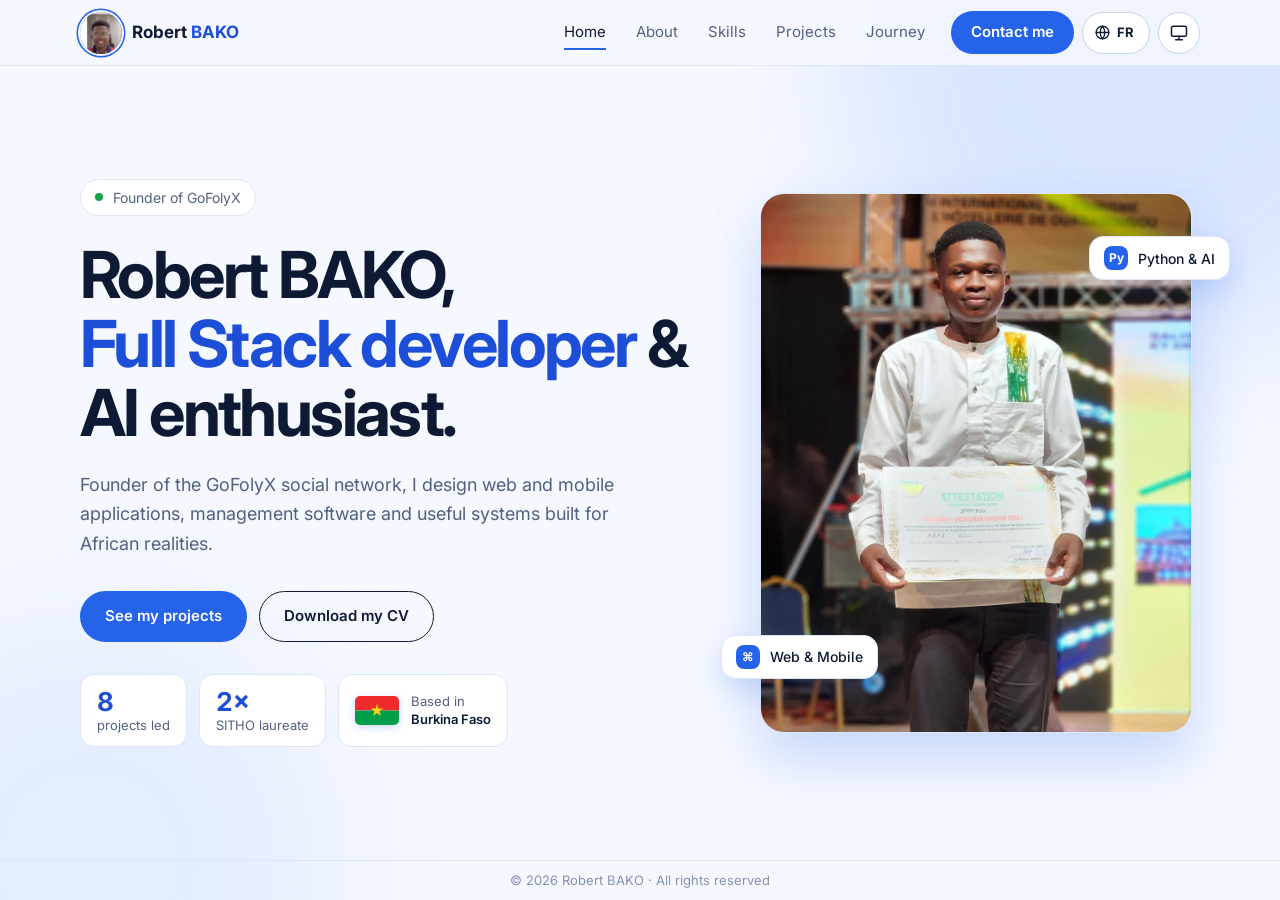
==== en/index.html @ 2f5bf932 "dernier mise a jour" ====
<!DOCTYPE html>
<html lang="en" class="no-js" data-base="../">
<head>
  <meta charset="UTF-8">
  <meta name="viewport" content="width=device-width, initial-scale=1.0, viewport-fit=cover">
  <title>Robert BAKO — Full Stack & AI Developer</title>
  <meta name="description" content="Robert BAKO, Full Stack and AI developer, founder of the GoFolyX social network.">
  <meta name="theme-color" content="#f5f8ff">
  <link rel="alternate" hreflang="fr" href="../index.html">
  <link rel="alternate" hreflang="en" href="index.html">
  <link rel="alternate" hreflang="x-default" href="../index.html">
  <script>try{var d=document.documentElement,L=d.lang,pl=localStorage.getItem("lang"),bot=/bot|crawl|spider|slurp|facebookexternalhit|preview/i.test(navigator.userAgent);if(!bot){var want=(pl==="fr"||pl==="en")?pl:(L==="fr"&&/^en/i.test(navigator.language||"")?"en":L);if(want!==L){var f=location.pathname.split("/").pop();location.replace((L==="fr"?"en/":"../")+f+location.search+location.hash)}}}catch(e){}</script>

  <script>try{var p=localStorage.getItem("theme");if(p!=="light"&&p!=="dark")p="auto";var d=document.documentElement;d.dataset.pref=p;d.dataset.theme=p==="auto"?(matchMedia("(prefers-color-scheme: dark)").matches?"dark":"light"):p}catch(e){document.documentElement.dataset.theme="light"}</script>
  <meta property="og:type" content="website">
  <meta property="og:locale" content="en_US">
  <meta property="og:title" content="Robert BAKO — Full Stack & AI Developer">
  <meta property="og:description" content="Robert BAKO, Full Stack and AI developer, founder of the GoFolyX social network.">
  <meta property="og:image" content="../assets/images/robert-bako.jpg">
  <link rel="icon" type="image/png" sizes="32x32" href="../assets/images/favicon-32.png">
  <link rel="icon" type="image/png" sizes="64x64" href="../assets/images/favicon-64.png">
  <link rel="icon" type="image/png" sizes="192x192" href="../assets/images/favicon-192.png">
  <link rel="apple-touch-icon" href="../assets/images/apple-touch-icon.png">
  <link rel="preconnect" href="https://fonts.googleapis.com">
  <link rel="preconnect" href="https://fonts.gstatic.com" crossorigin>
  <link href="https://fonts.googleapis.com/css2?family=Inter:wght@400;500;600;700&display=swap" rel="stylesheet">
  <link rel="stylesheet" href="../assets/css/base.css">
  <link rel="stylesheet" href="../assets/css/layout.css">
  <link rel="stylesheet" href="../assets/css/components.css">
</head>
<body data-page="accueil">
  <a class="skip" href="#contenu">Skip to content</a>
  <div id="site-header"></div>
  <main id="contenu" class="stage"><div class="stage-in">
    <section class="hero hero-grid">
      <div class="hero-copy stagger">
        <p class="eyebrow"><span class="dot"></span>Founder of GoFolyX</p>
        <h1>Robert BAKO,<br><span class="grad">Full&nbsp;Stack developer</span> &amp; AI enthusiast.</h1>
        <p class="lead">Founder of the GoFolyX social network, I design web and mobile applications, management software and useful systems built for African realities.</p>
        <div class="actions">
          <a class="btn btn-primary" href="projets.html">See my projects</a>
          <a class="btn btn-ghost" href="../downloads/cv/CV_Robert_BAKO_EN.pdf" data-cv download>Download my CV</a>
        </div>
        <ul class="hero-facts">
          <li class="fact"><strong data-count="projects">8</strong><span>projects led</span></li>
          <li class="fact"><strong><span data-count="2">2</span>×</strong><span>SITHO laureate</span></li>
          <li class="fact fact-flag"><img src="../assets/images/flag-bf.svg" alt="Flag of Burkina Faso" width="44" height="29"><span>Based in<br><b>Burkina Faso</b></span></li>
        </ul>
      </div>
      <div class="hero-photo">
        <div class="photo-frame">
          <img src="../assets/images/robert-bako.jpg" alt="Portrait of Robert BAKO" width="520" height="650" fetchpriority="high">
          <div class="photo-fallback" aria-hidden="true">RB</div>
        </div>
        <div class="badge badge-a"><i>Py</i> Python &amp; AI</div>
        <div class="badge badge-b"><i>⌘</i> Web &amp; Mobile</div>
      </div>
    </section>
  </div></main>
  <div id="site-footer"></div>
  <script src="../assets/js/config.js"></script>
  <script src="../assets/js/projects.js"></script>
  <script src="../assets/js/layout.js"></script>
  <script src="../assets/js/main.js"></script>
</body>
</html>
---- assets/css/base.css ----
/* ==========================================================
   base.css — thèmes (clair / sombre), reset, boutons, animations
   Mobile d'abord : la page défile normalement.
   Sur ordinateur (≥ 761px) : une page = un écran, sans défilement (voir layout.css).
   ========================================================== */
:root {
  color-scheme: light;
  --bg: #f5f8ff;
  --bg-alt: #eaf1ff;
  --surface: #ffffff;
  --line: #dce6f7;
  --line-strong: #c3d3ee;
  --text: #0e1a33;
  --muted: #51617f;
  --faint: #8493ae;
  --accent: #2563eb;          /* fond des boutons */
  --accent-dark: #1d4ed8;     /* survol */
  --accent-text: #1d4ed8;     /* texte coloré */
  --accent-soft: #e2ecff;
  --ok: #16a34a;
  --header-bg: #f5f8ffcc;
  --sh: 37 99 235;            /* couleur des ombres (rgb) */
  --blob1: #c3d6ff;
  --blob2: #d6e5ff;
  --t1: #dbe7ff; --t2: #e4eeff; --t3: #d5e4fb; --t4: #e0ecff; --t5: #d0defa; --t6: #dce9ff;
  --radius: 16px;
  --font: "Inter", system-ui, -apple-system, "Segoe UI", sans-serif;
  --ease: cubic-bezier(.22, 1, .36, 1);
  --ease-io: cubic-bezier(.65, 0, .35, 1);
  --header-h: 66px;
  --footer-h: 40px;
}
:root[data-theme="dark"] {
  color-scheme: dark;
  --bg: #080d1c;
  --bg-alt: #0c1329;
  --surface: #111a33;
  --line: #1d2a4d;
  --line-strong: #2b3c66;
  --text: #e8eeff;
  --muted: #9aaccf;
  --faint: #6b7ea8;
  --accent: #3b6df0;
  --accent-dark: #5a86ff;
  --accent-text: #8fb1ff;
  --accent-soft: #15244d;
  --ok: #4ade80;
  --header-bg: #080d1ccc;
  --sh: 0 0 0;
  --blob1: #1d3b8c;
  --blob2: #142c66;
  --t1: #14224a; --t2: #16264f; --t3: #121f44; --t4: #182951; --t5: #101c3d; --t6: #15244a;
}

*, *::before, *::after { box-sizing: border-box; }
html { -webkit-text-size-adjust: 100%; scroll-behavior: smooth; }
body {
  margin: 0; min-height: 100vh; min-height: 100dvh;
  display: flex; flex-direction: column;
  background: var(--bg); color: var(--text);
  font-family: var(--font); font-size: 16px; line-height: 1.65;
  -webkit-font-smoothing: antialiased; overflow-x: hidden;
  transition: opacity .35s var(--ease-io), transform .35s var(--ease-io);
}
body.leaving { opacity: 0; transform: translateY(-8px); pointer-events: none; }

/* Changement de thème en douceur */
html.theme-anim *, html.theme-anim *::before, html.theme-anim *::after {
  transition: background-color .45s ease, color .45s ease, border-color .45s ease, box-shadow .45s ease, fill .45s ease !important;
}

img { max-width: 100%; display: block; }
a { color: inherit; text-decoration: none; }
h1, h2, h3 { font-weight: 700; line-height: 1.12; margin: 0; letter-spacing: -0.025em; }
p { margin: 0 0 .9em; }
ul, ol { margin: 0; padding: 0; list-style: none; }
button { font: inherit; color: inherit; }
:focus-visible { outline: 2px solid var(--accent); outline-offset: 3px; border-radius: 8px; }
::selection { background: var(--accent-soft); }

.skip { position: absolute; left: -999px; top: 8px; background: var(--accent); color: #fff; padding: 8px 14px; border-radius: 8px; z-index: 100; }
.skip:focus { left: 8px; }
.grad { color: var(--accent-text); }
.kicker { display: inline-block; font-size: 12px; font-weight: 600; letter-spacing: .1em; text-transform: uppercase; color: var(--accent-text); margin-bottom: 10px; }

/* Fond animé (transforms uniquement → fluide) */
.bg { position: fixed; inset: 0; z-index: -1; overflow: hidden; pointer-events: none; }
.bg i { position: absolute; border-radius: 50%; filter: blur(70px); opacity: .55; will-change: transform; }
.bg i:nth-child(1) { width: 46vmax; height: 46vmax; background: var(--blob1); top: -18vmax; right: -12vmax; animation: drift1 22s ease-in-out infinite alternate; }
.bg i:nth-child(2) { width: 38vmax; height: 38vmax; background: var(--blob2); bottom: -16vmax; left: -12vmax; animation: drift2 26s ease-in-out infinite alternate; }
:root[data-theme="dark"] .bg i { opacity: .4; }

/* Boutons */
.btn {
  display: inline-flex; align-items: center; justify-content: center; gap: 10px; padding: 12px 24px;
  border-radius: 999px; font-size: 15px; font-weight: 600; border: 1.5px solid transparent; cursor: pointer;
  transition: transform .4s var(--ease), background .3s, color .3s, border-color .3s, box-shadow .4s var(--ease);
}
.btn:hover { transform: translateY(-3px); }
.btn:active { transform: translateY(0) scale(.97); }
.btn-primary { background: var(--accent); color: #fff; }
.btn-primary:hover { background: var(--accent-dark); box-shadow: 0 12px 26px rgb(var(--sh) / .3); }
.btn-ghost { border-color: var(--text); color: var(--text); }
.btn-ghost:hover { background: var(--text); color: var(--bg); }

.chips { display: flex; flex-wrap: wrap; gap: 7px; margin-top: 14px; }
.chips span { display: inline-flex; align-items: center; gap: 7px; font-size: 13px; color: var(--accent-text); background: var(--accent-soft); padding: 3px 12px 3px 4px; border-radius: 999px; }
.chips span:not(:has(img)) { padding-left: 12px; }
.chips img { width: 22px; height: 22px; padding: 3px; background: #fff; border-radius: 50%; object-fit: contain; flex: none; }

/* Animations */
@keyframes rise { from { opacity: 0; transform: translate3d(0, 26px, 0); } to { opacity: 1; transform: none; } }
@keyframes fade { from { opacity: 0; } to { opacity: 1; } }
@keyframes drift1 { to { transform: translate3d(-8vmax, 10vmax, 0) scale(1.15); } }
@keyframes drift2 { to { transform: translate3d(10vmax, -8vmax, 0) scale(1.1); } }
@keyframes float { 0%, 100% { transform: translate3d(0, 0, 0); } 50% { transform: translate3d(0, -9px, 0); } }
@keyframes pulse { from { box-shadow: 0 0 0 0 #16a34a66; } to { box-shadow: 0 0 0 10px #16a34a00; } }
@keyframes grow { from { transform: scaleX(0); } to { transform: scaleX(1); } }

.stagger > * { animation: rise .9s var(--ease) both; }
.stagger > :nth-child(1) { animation-delay: .05s; }
.stagger > :nth-child(2) { animation-delay: .14s; }
.stagger > :nth-child(3) { animation-delay: .23s; }
.stagger > :nth-child(4) { animation-delay: .32s; }
.stagger > :nth-child(5) { animation-delay: .41s; }
.stagger > :nth-child(6) { animation-delay: .5s; }

/* Mobile : apparition au défilement */
@media (max-width: 760px) {
  .m-reveal { opacity: 0; transform: translate3d(0, 28px, 0); transition: opacity .8s var(--ease), transform .8s var(--ease); }
  .m-reveal.in { opacity: 1; transform: none; }
  .no-js .m-reveal { opacity: 1; transform: none; }
}

@media (prefers-reduced-motion: reduce) {
  html { scroll-behavior: auto; }
  *, *::before, *::after { animation-duration: .01ms !important; animation-delay: 0s !important; transition-duration: .01ms !important; }
  .m-reveal { opacity: 1; transform: none; }
}
---- assets/css/layout.css ----
﻿/* ==========================================================
   layout.css — en-tête, pied de page, zone centrale, hero
   Mobile : défilement normal.  Ordinateur : tout tient dans l'écran.
   ========================================================== */
.header {
  position: sticky; top: 0; z-index: 50; min-height: var(--header-h);
  display: flex; align-items: center; justify-content: space-between; gap: 12px;
  padding: 0 max(20px, calc((100% - 1120px) / 2));
  border-bottom: 1px solid var(--line); background: var(--header-bg); backdrop-filter: blur(14px);
  animation: fade .8s var(--ease) both;
}
.brand { display: flex; align-items: center; gap: 10px; font-weight: 700; font-size: 17px; }
.brand b { color: var(--accent-text); }
.brand-mark { position: relative; width: 42px; height: 42px; flex: none; border-radius: 50%; overflow: hidden; display: grid; place-items: center; background: var(--accent); box-shadow: 0 0 0 2px var(--bg), 0 0 0 3.5px var(--accent); transition: transform .5s var(--ease); }
.brand-mark img { position: absolute; inset: 0; width: 100%; height: 100%; object-fit: cover; }
.brand-mark b { color: #fff; font-size: 13px; }
.brand-mark.no-avatar img { display: none; }
.brand:hover .brand-mark { transform: rotate(-6deg) scale(1.08); }

.head-right { display: flex; align-items: center; gap: 8px; }
.nav { display: flex; align-items: center; gap: 2px; }
.nav a { position: relative; padding: 8px 14px; font-size: 15px; color: var(--muted); transition: color .3s; }
.nav a:not(.nav-cta)::after { content: ""; position: absolute; left: 14px; right: 14px; bottom: 3px; height: 2px; background: var(--accent); transform: scaleX(0); transform-origin: left; transition: transform .45s var(--ease); }
.nav a:not(.nav-cta):hover::after, .nav a[aria-current="page"]::after { transform: scaleX(1); }
.nav a:hover, .nav a[aria-current="page"] { color: var(--text); }
.nav .nav-cta { margin-left: 10px; background: var(--accent); color: #fff; border-radius: 999px; padding: 9px 20px; font-weight: 600; transition: background .3s, transform .4s var(--ease); }
.nav .nav-cta:hover { background: var(--accent-dark); color: #fff; transform: translateY(-2px); }

.icon-btn { width: 42px; height: 42px; border-radius: 50%; border: 1px solid var(--line-strong); background: var(--surface); cursor: pointer; display: grid; place-items: center; position: relative; transition: transform .4s var(--ease), background .3s; }
.icon-btn:hover { transform: rotate(18deg) scale(1.06); }
.theme-wrap { position: relative; }
.theme-toggle svg { width: 20px; height: 20px; fill: none; stroke: var(--text); stroke-width: 1.8; stroke-linecap: round; stroke-linejoin: round; grid-area: 1 / 1; opacity: 0; transform: rotate(-90deg) scale(.4); transition: transform .6s var(--ease), opacity .4s; }
.theme-toggle .i-auto { opacity: 1; transform: none; }
:root[data-pref="light"] .theme-toggle .i-auto, :root[data-pref="dark"] .theme-toggle .i-auto { opacity: 0; transform: rotate(90deg) scale(.4); }
:root[data-pref="light"] .theme-toggle .i-sun { opacity: 1; transform: none; }
:root[data-pref="dark"] .theme-toggle .i-moon { opacity: 1; transform: none; }
.theme-menu { position: absolute; right: 0; top: calc(100% + 10px); z-index: 60; min-width: 260px; padding: 6px; background: var(--surface); border: 1px solid var(--line-strong); border-radius: 14px; box-shadow: 0 20px 44px rgb(var(--sh) / .22); visibility: hidden; opacity: 0; transform: translateY(-8px) scale(.96); transform-origin: top right; transition: opacity .3s var(--ease), transform .4s var(--ease), visibility 0s .4s; }
.theme-menu.open { visibility: visible; opacity: 1; transform: none; transition-delay: 0s; }
.theme-menu button { display: flex; align-items: center; gap: 12px; width: 100%; padding: 10px 12px; border: 0; border-radius: 10px; background: none; cursor: pointer; font-size: 15px; text-align: left; color: var(--text); transition: background .25s; }
.theme-menu button:hover, .theme-menu button:focus-visible { background: var(--accent-soft); }
.theme-menu svg { width: 18px; height: 18px; flex: none; fill: none; stroke: currentColor; stroke-width: 1.8; stroke-linecap: round; stroke-linejoin: round; }
.theme-menu span { flex: 1; white-space: nowrap; }
.theme-menu .tick { width: 16px; height: 16px; border-radius: 50%; background: var(--accent) url("data:image/svg+xml,%3Csvg xmlns='http://www.w3.org/2000/svg' viewBox='0 0 16 16'%3E%3Cpath d='M4.5 8.3l2.2 2.2 4.8-5' fill='none' stroke='white' stroke-width='1.8' stroke-linecap='round' stroke-linejoin='round'/%3E%3C/svg%3E") center / 100% no-repeat; transform: scale(0); transition: transform .35s var(--ease); }
.theme-menu [aria-checked="true"] .tick { transform: scale(1); }
.theme-menu [aria-checked="true"] { font-weight: 600; }
@media (max-width: 760px) { .theme-wrap { position: static; } .theme-menu { right: 16px; top: calc(var(--header-h) - 6px); } }
.menu-toggle { display: none; }
.menu-toggle span { position: absolute; left: 12px; right: 12px; height: 2px; background: var(--text); border-radius: 2px; transition: transform .4s var(--ease); }
.menu-toggle span:first-child { top: 16px; }
.menu-toggle span:last-child { top: 24px; }
.menu-toggle[aria-expanded="true"] span:first-child { transform: translateY(4px) rotate(45deg); }
.menu-toggle[aria-expanded="true"] span:last-child { transform: translateY(-4px) rotate(-45deg); }

/* Zone centrale */
.stage { flex: 1; padding: 0 max(20px, calc((100% - 1120px) / 2)); }
.stage-in { padding: 32px 0 48px; }

.page-head { margin-bottom: 26px; max-width: 680px; }
.page-head h1 { font-size: clamp(30px, 8vw, 46px); }
.page-head p { color: var(--muted); margin: 10px 0 0; font-size: 17px; }

.footer { display: flex; align-items: center; justify-content: center; min-height: var(--footer-h); padding: 14px 20px; border-top: 1px solid var(--line); color: var(--faint); font-size: 13px; text-align: center; }

/* ---------- Hero (accueil) : mobile ---------- */
.hero-grid { display: grid; grid-template-columns: 1fr; gap: 28px; }
.eyebrow { display: inline-flex; align-items: center; gap: 10px; font-size: 14px; color: var(--muted); background: var(--surface); border: 1px solid var(--line); padding: 6px 14px; border-radius: 999px; margin-bottom: 18px; }
.dot { width: 8px; height: 8px; flex: none; background: var(--ok); border-radius: 50%; animation: pulse 1.8s infinite; }
.hero h1 { font-size: clamp(34px, 10vw, 46px); letter-spacing: -0.04em; line-height: 1.07; }
.lead { font-size: 17px; color: var(--muted); margin: 18px 0 0; }
.actions { display: flex; flex-wrap: wrap; gap: 12px; margin-top: 26px; }
.actions .btn { flex: 1 1 200px; }
.hero-facts { display: grid; grid-template-columns: 1fr 1fr; gap: 10px; margin-top: 28px; }
.fact { display: flex; flex-direction: column; justify-content: center; padding: 12px 16px; background: var(--surface); border: 1px solid var(--line); border-radius: 14px; transition: transform .5s var(--ease), box-shadow .5s var(--ease), border-color .3s; }
.fact:hover { transform: translateY(-4px); border-color: var(--line-strong); box-shadow: 0 14px 28px rgb(var(--sh) / .16); }
.fact strong { display: block; font-size: 26px; color: var(--accent-text); line-height: 1.15; font-variant-numeric: tabular-nums; }
.fact > span { font-size: 13px; color: var(--muted); line-height: 1.35; }
.fact-flag { flex-direction: row; align-items: center; gap: 12px; grid-column: 1 / -1; }
.fact-flag img { width: 44px; height: auto; border-radius: 5px; box-shadow: 0 2px 8px rgb(var(--sh) / .25); flex: none; transition: transform .6s var(--ease); }
.fact-flag:hover img { transform: rotate(-6deg) scale(1.1); }
@keyframes wave { 0%, 100% { transform: rotate(-3deg); } 50% { transform: rotate(3deg); } }
.fact-flag img { animation: wave 3.2s ease-in-out infinite; transform-origin: left center; }
.fact-flag b { color: var(--text); font-weight: 600; }

.hero-photo { position: relative; order: -1; width: min(300px, 78%); justify-self: center; aspect-ratio: 4 / 5; perspective: 900px; animation: rise 1.1s .15s var(--ease) both; }
.photo-frame { width: 100%; height: 100%; border-radius: 24px; overflow: hidden; position: relative; background: var(--accent-soft); border: 1px solid var(--line); box-shadow: 0 26px 56px rgb(var(--sh) / .22); transform-style: preserve-3d; transition: transform .25s ease-out; will-change: transform; }
.photo-frame img { width: 100%; height: 100%; object-fit: cover; object-position: center top; }
.photo-fallback { display: none; position: absolute; inset: 0; place-items: center; font-size: 96px; font-weight: 700; letter-spacing: -.06em; color: var(--accent-text); opacity: .4; }
.photo-frame.no-photo img { display: none; }
.photo-frame.no-photo .photo-fallback { display: grid; }
.badge { position: absolute; z-index: 2; display: flex; align-items: center; gap: 10px; padding: 8px 12px; background: var(--surface); border: 1px solid var(--line); border-radius: 14px; font-size: 13px; font-weight: 500; box-shadow: 0 12px 28px rgb(var(--sh) / .18); animation: float 5s ease-in-out infinite; }
.badge i { font-style: normal; display: grid; place-items: center; width: 24px; height: 24px; border-radius: 8px; background: var(--accent); color: #fff; font-size: 12px; font-weight: 700; }
.badge-a { top: 8%; right: -8%; }
.badge-b { bottom: 10%; left: -8%; animation-delay: -2.5s; }

/* ---------- Mobile : menu déroulant ---------- */
@media (max-width: 760px) {
  .menu-toggle { display: grid; }
  .nav { position: absolute; top: 100%; left: 0; right: 0; flex-direction: column; align-items: stretch; padding: 10px 20px 20px; background: var(--bg); border-bottom: 1px solid var(--line); visibility: hidden; opacity: 0; transform: translateY(-10px); transition: opacity .35s var(--ease), transform .45s var(--ease), visibility 0s .45s; }
  .nav.open { visibility: visible; opacity: 1; transform: none; transition-delay: 0s; }
  .nav a { padding: 14px 8px; font-size: 17px; }
  .nav a:not(.nav-cta)::after { display: none; }
  .nav .nav-cta { margin: 10px 0 0; text-align: center; }
}

/* ---------- Ordinateur : une page = un écran, sans défilement ---------- */
@media (min-width: 761px) {
  body { height: 100vh; height: 100dvh; display: grid; grid-template-rows: var(--header-h) minmax(0, 1fr) var(--footer-h); overflow: hidden; }
  .header { height: var(--header-h); }
  .footer { padding: 0 20px; }
  .stage { display: flex; min-height: 0; overflow-y: auto; scrollbar-width: none; }
  .stage::-webkit-scrollbar { display: none; }
  .stage-in { margin: auto; width: 100%; padding: 12px 0; }

  .page-head { margin-bottom: clamp(14px, 3.4dvh, 34px); }
  .page-head h1 { font-size: clamp(28px, min(5vw, 6.4dvh), 50px); }
  .page-head p { font-size: clamp(14px, 2.3dvh, 17px); margin-top: 8px; }

  .hero-grid { grid-template-columns: 1.15fr .85fr; gap: clamp(24px, 5vw, 64px); align-items: center; }
  .eyebrow { margin-bottom: clamp(12px, 3dvh, 24px); }
  .hero h1 { font-size: clamp(30px, min(5.2vw, 7.2dvh), 66px); }
  .lead { font-size: clamp(15px, 2.5dvh, 18px); max-width: 540px; margin-top: clamp(10px, 2.6dvh, 22px); }
  .actions { margin-top: clamp(16px, 3.6dvh, 32px); }
  .actions .btn { flex: 0 0 auto; }
  .hero-facts { display: flex; gap: 12px; margin-top: clamp(14px, 3.6dvh, 34px); }
  .fact { padding: clamp(8px, 1.6dvh, 12px) 16px; }
  .fact-flag { grid-column: auto; }
  .fact strong { font-size: clamp(20px, 3.4dvh, 26px); }
  .hero-photo { order: 0; width: auto; height: min(62dvh, 540px); }
  .badge { font-size: 14px; padding: 9px 14px; }
  .badge-a { right: -9%; } .badge-b { left: -9%; }
}
@media (min-width: 761px) and (max-width: 900px) {
  .hero-grid { grid-template-columns: 1fr; gap: 16px; justify-items: start; }
  .hero-photo { order: -1; height: min(24dvh, 190px); }
  .badge, .hero-facts { display: none; }
}
@media (min-width: 761px) and (max-height: 560px) { .hero-facts, .lead { display: none; } }

/* ==========================================================
   MOBILE — le contenu occupe tout l'écran (≤ 760px)
   ========================================================== */
@media (max-width: 760px) {
  .stage { display: flex; flex-direction: column; padding: 0 16px; }
  .stage-in { flex: 1; display: flex; flex-direction: column; padding: 22px 0 28px; }
  .stage-in > .stagger:not(.page-head) { flex: 1; }
  .page-head { margin-bottom: 20px; }
  .page-head h1 { font-size: clamp(34px, 10.5vw, 46px); }

  /* Accueil : photo pleine largeur, texte et chiffres répartis sur la hauteur */
  body[data-page="accueil"] .stage-in { padding-top: 0; }
  .hero, .hero-grid { flex: 1; display: flex; flex-direction: column; }
  .hero-grid { gap: 22px; }
  .hero-photo { order: -1; width: calc(100% + 32px); margin: 0 -16px; aspect-ratio: auto; height: clamp(300px, 44dvh, 460px); }
  .photo-frame { border-radius: 0 0 34px 34px; border: 0; box-shadow: 0 22px 44px rgb(var(--sh) / .2); }
  .badge-a { top: auto; bottom: 18px; right: 16px; }
  .badge-b { display: none; }
  .hero-copy { flex: 1; display: flex; flex-direction: column; }
  .hero h1 { font-size: clamp(36px, 11.2vw, 48px); }
  .lead { font-size: 17px; }
  .actions { margin-top: 24px; }
  .actions .btn { flex: 1 1 100%; padding: 15px 24px; font-size: 16px; }
  .hero-facts { margin-top: auto; padding-top: 28px; }
}

/* Sélecteur de langue (FR / EN) */
.lang-switch { display: inline-flex; align-items: center; gap: 6px; height: 42px; padding: 0 14px 0 11px; border-radius: 999px; border: 1px solid var(--line-strong); background: var(--surface); font-size: 13px; font-weight: 700; letter-spacing: .05em; color: var(--text); transition: transform .4s var(--ease), background .3s; }
.lang-switch:hover { transform: translateY(-2px); background: var(--accent-soft); }
.lang-switch svg { width: 17px; height: 17px; fill: none; stroke: currentColor; stroke-width: 1.8; stroke-linecap: round; stroke-linejoin: round; }
@media (max-width: 760px) { .lang-switch { padding: 0 12px; } .lang-switch svg { display: none; } }

/* Écrans intermédiaires : menu plus compact pour que l'en-tête tienne (FR plus long que EN) */
@media (min-width: 761px) and (max-width: 1040px) {
  .nav a { padding: 8px 9px; font-size: 14px; }
  .nav a:not(.nav-cta)::after { left: 9px; right: 9px; }
  .nav .nav-cta { margin-left: 4px; padding: 9px 15px; }
  .brand { font-size: 16px; }
  .header { gap: 8px; }
}
---- assets/css/components.css ----
/* ==========================================================
   components.css — à propos, compétences, projets, parcours, contact
   Mobile d'abord (liste qui défile) puis version ordinateur (carrousel, sans défilement)
   ========================================================== */
.card { background: var(--surface); border: 1px solid var(--line); border-radius: var(--radius); transition: transform .5s var(--ease), box-shadow .5s var(--ease), border-color .3s, opacity .8s var(--ease); }
.card:hover { border-color: var(--line-strong); box-shadow: 0 18px 38px rgb(var(--sh) / .14); }

/* ---------- À propos ---------- */
.about { display: grid; grid-template-columns: 1fr; gap: 18px; }
.about-quote { font-size: clamp(24px, 6.4vw, 32px); font-weight: 600; line-height: 1.3; letter-spacing: -.02em; }
.about-body { color: var(--muted); }
.about-body p:last-child { margin: 0; }
.pillars { display: grid; grid-template-columns: repeat(2, 1fr); gap: 12px; margin-top: 32px; }
.pillars li { padding: 18px; background: var(--surface); border: 1px solid var(--line); border-radius: var(--radius); transition: transform .5s var(--ease), box-shadow .5s var(--ease), opacity .8s var(--ease); }
.pillars li:hover { transform: translateY(-5px); box-shadow: 0 16px 32px rgb(var(--sh) / .14); }
.pillars strong { display: block; font-size: 19px; color: var(--accent-text); }
.pillars span { font-size: 13px; color: var(--muted); }

/* ---------- Compétences ---------- */
.skills { display: grid; grid-template-columns: 1fr; gap: 14px; }
.skill { padding: 22px; position: relative; }
.skill:hover { transform: translateY(-4px); }
.skill .num { position: absolute; top: 20px; right: 22px; font-size: 13px; font-weight: 600; color: var(--faint); }
.skill h3 { font-size: 20px; margin-bottom: 6px; }
.skill p { color: var(--muted); margin: 0; font-size: 15px; }

/* ---------- Projets : liste (mobile) ---------- */
.slides { display: flex; flex-direction: column; gap: 18px; }
.slide { display: grid; grid-template-columns: 1fr; overflow: hidden; }
.slide:hover { transform: translateY(-4px); }
.shot { position: relative; min-height: 190px; display: grid; place-items: center; overflow: hidden; }
.shot .shot-cap { position: absolute; inset: 0; width: 100%; height: 100%; object-fit: cover; z-index: 2; }
.shot.no-img .shot-cap { display: none; }
.shot.has-logo { background: #fff; }
.shot-logo { mix-blend-mode: multiply; position: relative; z-index: 1; max-width: 70%; max-height: 170px; width: auto; height: auto; object-fit: contain; transition: transform 1.2s var(--ease); }
.shot-word { font-size: 44px; font-weight: 700; letter-spacing: -.05em; z-index: 1; color: var(--accent-text); transition: transform 1.2s var(--ease); }
.shot-word i { font-style: normal; opacity: .6; }
.s-gofolyx { background: var(--t1); } .s-ediscussion { background: var(--t2); } .s-edvia { background: var(--t3); }
.s-sira { background: var(--t4); } .s-bf1 { background: var(--t6); } .s-nunilib { background: var(--t5); }
.os-win { width: 76%; border: 1px solid var(--line-strong); border-radius: 10px; background: var(--surface); overflow: hidden; box-shadow: 0 16px 36px rgb(var(--sh) / .22); z-index: 1; }
.os-bar { height: 22px; background: var(--bg-alt); display: flex; gap: 6px; align-items: center; padding-left: 12px; }
.os-bar i { width: 7px; height: 7px; border-radius: 50%; background: var(--faint); }
.os-body { padding: 18px 22px; display: flex; flex-direction: column; gap: 2px; }
.os-body b { font-size: 22px; color: var(--accent-text); }
.os-body span { font-size: 13px; color: var(--muted); }

.p-body { padding: 22px; display: flex; flex-direction: column; justify-content: flex-start; }
.p-meta { display: flex; justify-content: space-between; align-items: center; gap: 12px; margin-bottom: 10px; font-size: 13px; font-weight: 500; color: var(--faint); }
.status { padding: 2px 11px; border-radius: 999px; border: 1px solid var(--line-strong); color: var(--muted); white-space: nowrap; }
.status.live { color: var(--ok); border-color: color-mix(in srgb, var(--ok) 45%, transparent); }
.p-body h3 { font-size: 26px; margin-bottom: 8px; }
.p-body p { color: var(--muted); font-size: 15.5px; margin: 0; }
.p-actions { display: flex; align-items: center; gap: 10px; flex-wrap: wrap; margin-top: 20px; }
.p-actions:empty { display: none; }
.hint { font-size: 13px; color: var(--faint); }

.dl { display: inline-flex; flex-direction: column; padding: 10px 20px; border-radius: 12px; background: var(--accent); color: #fff; transition: background .3s, transform .4s var(--ease); }
.dl:hover { background: var(--accent-dark); transform: translateY(-3px); }
.dl b { font-size: 15px; font-weight: 600; }
.dl small { font-size: 13px; opacity: .85; }
.dl.is-off { background: transparent; color: var(--faint); border: 1.5px dashed var(--line-strong); pointer-events: none; }
.link-out { display: inline-flex; padding: 10px 20px; border-radius: 12px; border: 1.5px solid var(--text); font-size: 15px; font-weight: 600; transition: background .3s, color .3s; }
.link-out:hover { background: var(--text); color: var(--bg); }
.link-out.primary { background: var(--accent); border-color: var(--accent); color: #fff; }
.link-out.primary:hover { background: var(--accent-dark); border-color: var(--accent-dark); }

.slider-ctrl { display: none; }
.arrow { width: 46px; height: 46px; border-radius: 50%; border: 1.5px solid var(--text); background: none; cursor: pointer; display: grid; place-items: center; font-size: 18px; transition: background .3s, color .3s, transform .4s var(--ease); }
.arrow:hover { background: var(--text); color: var(--bg); transform: scale(1.08); }
.arrow:active { transform: scale(.94); }
.arrows { display: flex; gap: 10px; }
.tabs { display: flex; gap: 6px; flex-wrap: wrap; justify-content: flex-end; }
.tab { padding: 7px 14px; border-radius: 999px; border: 1px solid var(--line); background: var(--surface); font-size: 14px; color: var(--muted); cursor: pointer; transition: background .35s, color .35s, border-color .35s, transform .4s var(--ease); }
.tab:hover { transform: translateY(-2px); border-color: var(--line-strong); }
.tab[aria-selected="true"] { background: var(--accent); border-color: var(--accent); color: #fff; }
.counter { font-size: 14px; color: var(--faint); font-variant-numeric: tabular-nums; min-width: 48px; }

/* ---------- Parcours : frise verticale (mobile) ---------- */
.steps { position: relative; display: grid; gap: 0; padding-left: 28px; border-left: 2px solid var(--line-strong); }
.step { position: relative; padding-bottom: 26px; }
.step:last-child { padding-bottom: 0; }
.step::before { content: ""; position: absolute; top: 5px; left: -37px; width: 14px; height: 14px; border-radius: 50%; background: var(--accent); border: 3px solid var(--bg); box-shadow: 0 0 0 2px var(--accent); transition: transform .5s var(--ease); }
.step:hover::before { transform: scale(1.35); }
.t-tag { font-size: 12px; font-weight: 600; letter-spacing: .08em; text-transform: uppercase; color: var(--accent-text); }
.step h3 { font-size: 19px; margin: 4px 0; }
.step p { color: var(--muted); margin: 0; font-size: 15px; }

/* ---------- Contact ---------- */
.contact { padding: 28px 22px; background: var(--accent-soft); border-color: transparent; }
.contact:hover { box-shadow: none; border-color: transparent; }
.contact h2 { font-size: 28px; max-width: 620px; }
.contact > p { color: var(--muted); max-width: 520px; margin: 12px 0 22px; }
.contact-links { display: flex; flex-wrap: wrap; gap: 12px; }
.contact-links .btn { flex: 1 1 220px; }
.contact-links:empty::after { content: "Ajoutez vos coordonnées dans assets/js/config.js"; color: var(--faint); font-size: 14px; }

/* ==========================================================
   Ordinateur (≥ 761px) : tout tient dans l'écran
   ========================================================== */
@media (min-width: 761px) {
  .about { grid-template-columns: .9fr 1.1fr; gap: clamp(20px, 5vw, 60px); align-items: start; }
  .about-quote { font-size: clamp(22px, min(3vw, 4.6dvh), 34px); }
  .about-body { font-size: clamp(14px, 2.3dvh, 16px); }
  .pillars { grid-template-columns: repeat(4, 1fr); gap: 14px; margin-top: clamp(16px, 5dvh, 44px); }
  .pillars li { padding: clamp(12px, 2.4dvh, 20px); }

  .skills { grid-template-columns: repeat(2, 1fr); gap: clamp(10px, 2dvh, 18px); }
  .skill { padding: clamp(14px, 3dvh, 26px); }
  .skill h3 { font-size: clamp(17px, 2.8dvh, 21px); }
  .skill p { font-size: 14px; }

  /* Carrousel */
  .slider { position: relative; }
  .slides { display: grid; gap: 0; }
  .slide { grid-area: 1 / 1; grid-template-columns: 1.05fr .95fr; visibility: hidden; opacity: 0; transform: translate3d(60px, 0, 0) scale(.97); transition: opacity .6s var(--ease), transform .9s var(--ease), visibility 0s .9s; }
  .slide.before { transform: translate3d(-60px, 0, 0) scale(.97); }
  .slide.active { visibility: visible; opacity: 1; transform: none; transition-delay: 0s; z-index: 1; }
  .slide:hover { transform: none; }
  .shot { min-height: clamp(150px, 46dvh, 400px); }
  .shot-logo { max-width: 72%; max-height: clamp(100px, 38dvh, 320px); transform: scale(.88); }
  .slide.active .shot-logo { transform: none; }
  .shot-word { font-size: clamp(38px, min(5.5vw, 9dvh), 64px); transform: scale(.9); }
  .slide.active .shot-word { transform: none; }
  .p-body { padding: clamp(18px, 4dvh, 36px); justify-content: center; }
  .p-body h3 { font-size: clamp(22px, 4dvh, 30px); }
  .p-body p { font-size: clamp(14px, 2.2dvh, 15.5px); }
  .p-actions { margin-top: clamp(14px, 3dvh, 24px); }
  .slider-ctrl { display: flex; align-items: center; justify-content: space-between; gap: 14px; margin-top: clamp(12px, 2.6dvh, 22px); }

  /* Frise horizontale */
  .steps { grid-template-columns: repeat(5, 1fr); gap: 18px; padding: 30px 0 0; border-left: 0; }
  .steps::before { content: ""; position: absolute; top: 6px; left: 0; right: 0; height: 2px; background: var(--accent); transform-origin: left; animation: grow 1.6s .3s var(--ease) both; opacity: .35; }
  .step { padding: 0; }
  .step::before { top: -30px; left: 0; }
  .step h3 { font-size: clamp(16px, 2.8dvh, 19px); margin: 6px 0; }
  .step p { font-size: 14px; }

  .contact { padding: clamp(24px, 6dvh, 52px); }
  .contact h2 { font-size: clamp(24px, min(4vw, 6dvh), 40px); }
  .contact > p { margin-bottom: clamp(16px, 4dvh, 28px); }
  .contact-links .btn { flex: 0 0 auto; }
}
/* Tablette étroite : frise verticale compacte */
@media (min-width: 761px) and (max-width: 960px) {
  .steps { grid-template-columns: 1fr; gap: 0; padding: 0 0 0 28px; border-left: 2px solid var(--line-strong); }
  .steps::before { display: none; }
  .step { padding-bottom: clamp(8px, 2dvh, 18px); }
  .step::before { top: 5px; left: -37px; }
}
@media (min-width: 761px) and (max-width: 900px) {
  .about { grid-template-columns: 1fr; gap: 12px; }
  .slide { grid-template-columns: 1fr; grid-template-rows: auto 1fr; }
  .shot { min-height: clamp(110px, 24dvh, 240px); }
}
@media (min-width: 761px) and (max-height: 620px) { .p-body .chips { display: none; } }

/* ==========================================================
   MOBILE — blocs qui s'étirent pour remplir l'écran (≤ 760px)
   ========================================================== */
@media (max-width: 760px) {
  .stage-in > .stagger:not(.page-head) { display: flex; flex-direction: column; }
  .stage-in > .stagger:not(.page-head) > * { animation: none; }

  /* À propos : citation en haut, piliers en bas */
  .about { gap: 16px; }
  .about-quote { font-size: clamp(26px, 7.4vw, 34px); }
  .about-body { font-size: 16px; }
  .pillars { margin-top: auto; padding-top: 28px; }
  .pillars li { padding: 20px 18px; }

  /* Compétences : 4 cartes de même hauteur qui remplissent l'écran */
  .skills { flex: 1; grid-auto-rows: 1fr; }
  .skill { display: flex; flex-direction: column; justify-content: center; padding: 22px 20px; }

  /* Parcours : étapes réparties sur la hauteur */
  .steps { flex: 1; grid-auto-rows: 1fr; }
  .step { display: flex; flex-direction: column; justify-content: center; }

  /* Contact : la carte occupe tout l'espace */
  .contact { flex: 1; display: flex; flex-direction: column; justify-content: center; padding: 30px 22px; }
  .contact h2 { font-size: clamp(30px, 9vw, 38px); }
  .contact-links { flex-direction: column; }
  .contact-links .btn { flex: none; padding: 15px 24px; font-size: 16px; }

  /* Projets : un projet par écran, avec accroche au défilement */
  html:has(body[data-page="projets"]) { scroll-snap-type: y proximity; }
  .slider { flex: 1; }
  .slides { gap: 16px; }
  .slide { display: flex; flex-direction: column; min-height: calc(100dvh - var(--header-h) - 28px); scroll-snap-align: start; scroll-margin-top: calc(var(--header-h) + 10px); }
  .shot { flex: 1; min-height: 220px; }
  .shot-logo { max-width: 64%; max-height: 190px; }
  .p-body { flex: none; padding: 22px 20px 24px; }
  .p-actions .dl, .p-actions .link-out { flex: 1 1 100%; justify-content: center; text-align: center; align-items: center; padding: 13px 20px; }
}

/* ==========================================================
   Fiche détaillée d'un projet (fenêtre modale)
   ========================================================== */
.slide { cursor: pointer; }
.detail-btn { cursor: pointer; background: transparent; font-family: inherit; }
html.modal-open { overflow: hidden; }
dialog.detail { border: 0; padding: 0; margin: 0; width: 100%; height: 100%; max-width: none; max-height: none; background: transparent; color: var(--text); overflow: hidden; }
dialog.detail[open] { display: grid; place-items: center; padding: 20px; }
dialog.detail::backdrop { background: rgb(4 9 24 / .62); backdrop-filter: blur(6px); opacity: 0; transition: opacity .4s var(--ease); }
dialog.detail.show::backdrop { opacity: 1; }
.d-card { position: relative; width: min(1040px, 100%); max-height: 90dvh; overflow-y: auto; overscroll-behavior: contain; background: var(--surface); border: 1px solid var(--line); border-radius: 22px; padding: 28px; box-shadow: 0 40px 90px rgb(0 0 0 / .35); opacity: 0; transform: translate3d(0, 34px, 0) scale(.97); transition: opacity .45s var(--ease), transform .6s var(--ease); }
.detail.show .d-card { opacity: 1; transform: none; }
.d-close { position: absolute; top: 14px; right: 14px; z-index: 3; width: 42px; height: 42px; border-radius: 50%; border: 1px solid var(--line-strong); background: var(--surface); font-size: 26px; line-height: 1; cursor: pointer; transition: transform .4s var(--ease), background .3s; }
.d-close:hover { transform: rotate(90deg) scale(1.08); background: var(--accent-soft); }
.d-head { display: flex; align-items: center; gap: 16px; padding-right: 54px; margin-bottom: 22px; flex-wrap: wrap; }
.d-head > div { flex: 1; min-width: 160px; }
.d-tile { width: 64px; height: 64px; flex: none; border-radius: 16px; display: grid; place-items: center; overflow: hidden; background: #fff; border: 1px solid var(--line); }
.d-tile img { width: 100%; height: 100%; object-fit: contain; padding: 6px; mix-blend-mode: multiply; }
.d-tile b { color: var(--accent-text); font-size: 20px; }
.d-cat { font-size: 13px; color: var(--faint); font-weight: 500; }
.d-head h2 { font-size: clamp(26px, 4vw, 36px); }
.d-grid { display: grid; grid-template-columns: 1.05fr .95fr; gap: 28px; align-items: start; }
.d-shots { position: relative; min-width: 0; }
.d-track { display: flex; gap: 12px; overflow-x: auto; scroll-snap-type: x mandatory; scrollbar-width: none; padding: 2px; border-radius: 16px; }
.d-track::-webkit-scrollbar { display: none; }
.d-track img { height: auto; max-height: clamp(260px, 50dvh, 460px); max-width: 100%; width: auto; flex: none; scroll-snap-align: center; border-radius: 16px; border: 1px solid var(--line); background: var(--bg-alt); }
.d-arrows { display: flex; gap: 10px; margin-top: 14px; }
.d-empty { min-height: clamp(220px, 40dvh, 360px); display: grid; align-content: center; justify-items: center; gap: 6px; text-align: center; padding: 24px; border: 1.5px dashed var(--line-strong); border-radius: 16px; background: var(--bg-alt); color: var(--muted); }
.d-empty strong { color: var(--text); font-size: 18px; }
.d-info > p { color: var(--muted); font-size: 16px; }
.d-info h3 { font-size: 14px; letter-spacing: .08em; text-transform: uppercase; color: var(--accent-text); margin: 22px 0 6px; }
.stack-row { padding: 12px 0; border-bottom: 1px solid var(--line); }
.stack-row:last-of-type { border-bottom: 0; }
.stack-row h4 { margin: 0; font-size: 13px; font-weight: 600; color: var(--faint); }
.stack-row .chips { margin-top: 8px; }
.d-info .p-actions { margin-top: 18px; }
@media (max-width: 760px) {
  dialog.detail[open] { padding: 0; }
  .d-card { width: 100%; height: 100%; max-height: none; border-radius: 0; border: 0; padding: 20px 18px 28px; }
  .d-grid { grid-template-columns: 1fr; gap: 22px; }
  .d-track img { max-height: clamp(300px, 56dvh, 480px); }
  .d-info .p-actions .link-out, .d-info .p-actions .dl { flex: 1 1 100%; justify-content: center; align-items: center; text-align: center; }
}
@media (min-width: 761px) and (max-width: 900px) { .d-grid { grid-template-columns: 1fr; } }

.d-features { display: grid; grid-template-columns: 1fr 1fr; gap: 8px 16px; margin: 8px 0 0; }
.d-features li { position: relative; padding-left: 26px; font-size: 15px; color: var(--text); line-height: 1.4; }
.d-features li::before { content: ""; position: absolute; left: 0; top: 3px; width: 16px; height: 16px; border-radius: 50%; background: var(--accent-soft) url("data:image/svg+xml,%3Csvg xmlns='http://www.w3.org/2000/svg' viewBox='0 0 16 16'%3E%3Cpath d='M4.5 8.3l2.2 2.2 4.8-5' fill='none' stroke='%232563eb' stroke-width='1.8' stroke-linecap='round' stroke-linejoin='round'/%3E%3C/svg%3E") center / 100% no-repeat; }
@media (max-width: 760px) { .d-features { grid-template-columns: 1fr; } }

/* Petites hauteurs d'écran : on garde l'essentiel dans la carte (la fiche détaillée a toute la stack) */
@media (min-width: 761px) and (max-height: 720px) { .p-body .chips { display: none; } }
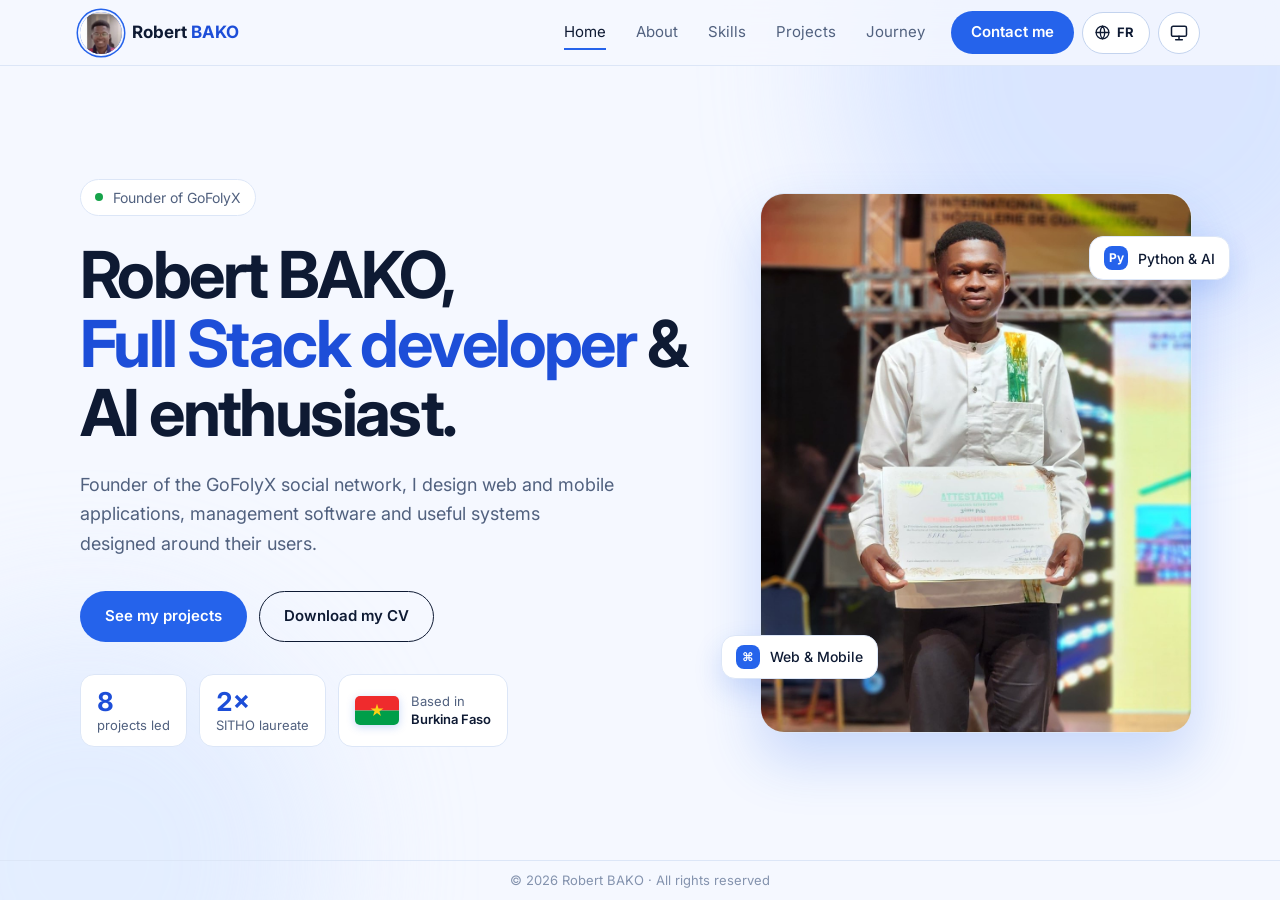
==== commit 3cd12ad7: "dernier mise a jour" ====
--- a/en/index.html
+++ b/en/index.html
@@ -36,7 +36,7 @@
       <div class="hero-copy stagger">
         <p class="eyebrow"><span class="dot"></span>Founder of GoFolyX</p>
         <h1>Robert BAKO,<br><span class="grad">Full&nbsp;Stack developer</span> &amp; AI enthusiast.</h1>
-        <p class="lead">Founder of the GoFolyX social network, I design web and mobile applications, management software and useful systems built for African realities.</p>
+        <p class="lead">Founder of the GoFolyX social network, I design web and mobile applications, management software and useful systems designed around their users.</p>
         <div class="actions">
           <a class="btn btn-primary" href="projets.html">See my projects</a>
           <a class="btn btn-ghost" href="../downloads/cv/CV_Robert_BAKO_EN.pdf" data-cv download>Download my CV</a>
--- a/assets/css/layout.css
+++ b/assets/css/layout.css
@@ -176,3 +176,13 @@
   .brand { font-size: 16px; }
   .header { gap: 8px; }
 }
+
+/* En-tête tablette */
+@media (min-width: 761px) and (max-width: 900px) {
+  .nav a { padding: 8px 6px; font-size: 13.5px; }
+  .nav a:not(.nav-cta)::after { left: 6px; right: 6px; }
+  .nav .nav-cta { margin-left: 2px; padding: 8px 12px; }
+  .brand { font-size: 15px; gap: 8px; }
+  .lang-switch { padding: 0 11px 0 9px; }
+  .head-right { gap: 6px; }
+}
--- a/assets/css/components.css
+++ b/assets/css/components.css
@@ -140,17 +140,18 @@
   .contact > p { margin-bottom: clamp(16px, 4dvh, 28px); }
   .contact-links .btn { flex: 0 0 auto; }
 }
-/* Tablette étroite : frise verticale compacte */
+/* Tablette (761–960 px) : frise en 2 colonnes, À propos empilé ; la fiche projet reste sur 2 colonnes */
 @media (min-width: 761px) and (max-width: 960px) {
-  .steps { grid-template-columns: 1fr; gap: 0; padding: 0 0 0 28px; border-left: 2px solid var(--line-strong); }
+  .steps { grid-template-columns: 1fr 1fr; gap: 14px 26px; padding: 0; border-left: 0; }
   .steps::before { display: none; }
-  .step { padding-bottom: clamp(8px, 2dvh, 18px); }
-  .step::before { top: 5px; left: -37px; }
+  .step { padding: 9px 0 0; border-top: 2px solid var(--accent); }
+  .step::before { display: none; }
+  .step h3 { margin: 3px 0; }
 }
 @media (min-width: 761px) and (max-width: 900px) {
   .about { grid-template-columns: 1fr; gap: 12px; }
-  .slide { grid-template-columns: 1fr; grid-template-rows: auto 1fr; }
-  .shot { min-height: clamp(110px, 24dvh, 240px); }
+  .p-body { padding: clamp(14px, 3dvh, 24px); }
+  .shot { min-height: clamp(150px, 40dvh, 320px); }
 }
 @media (min-width: 761px) and (max-height: 620px) { .p-body .chips { display: none; } }
 
